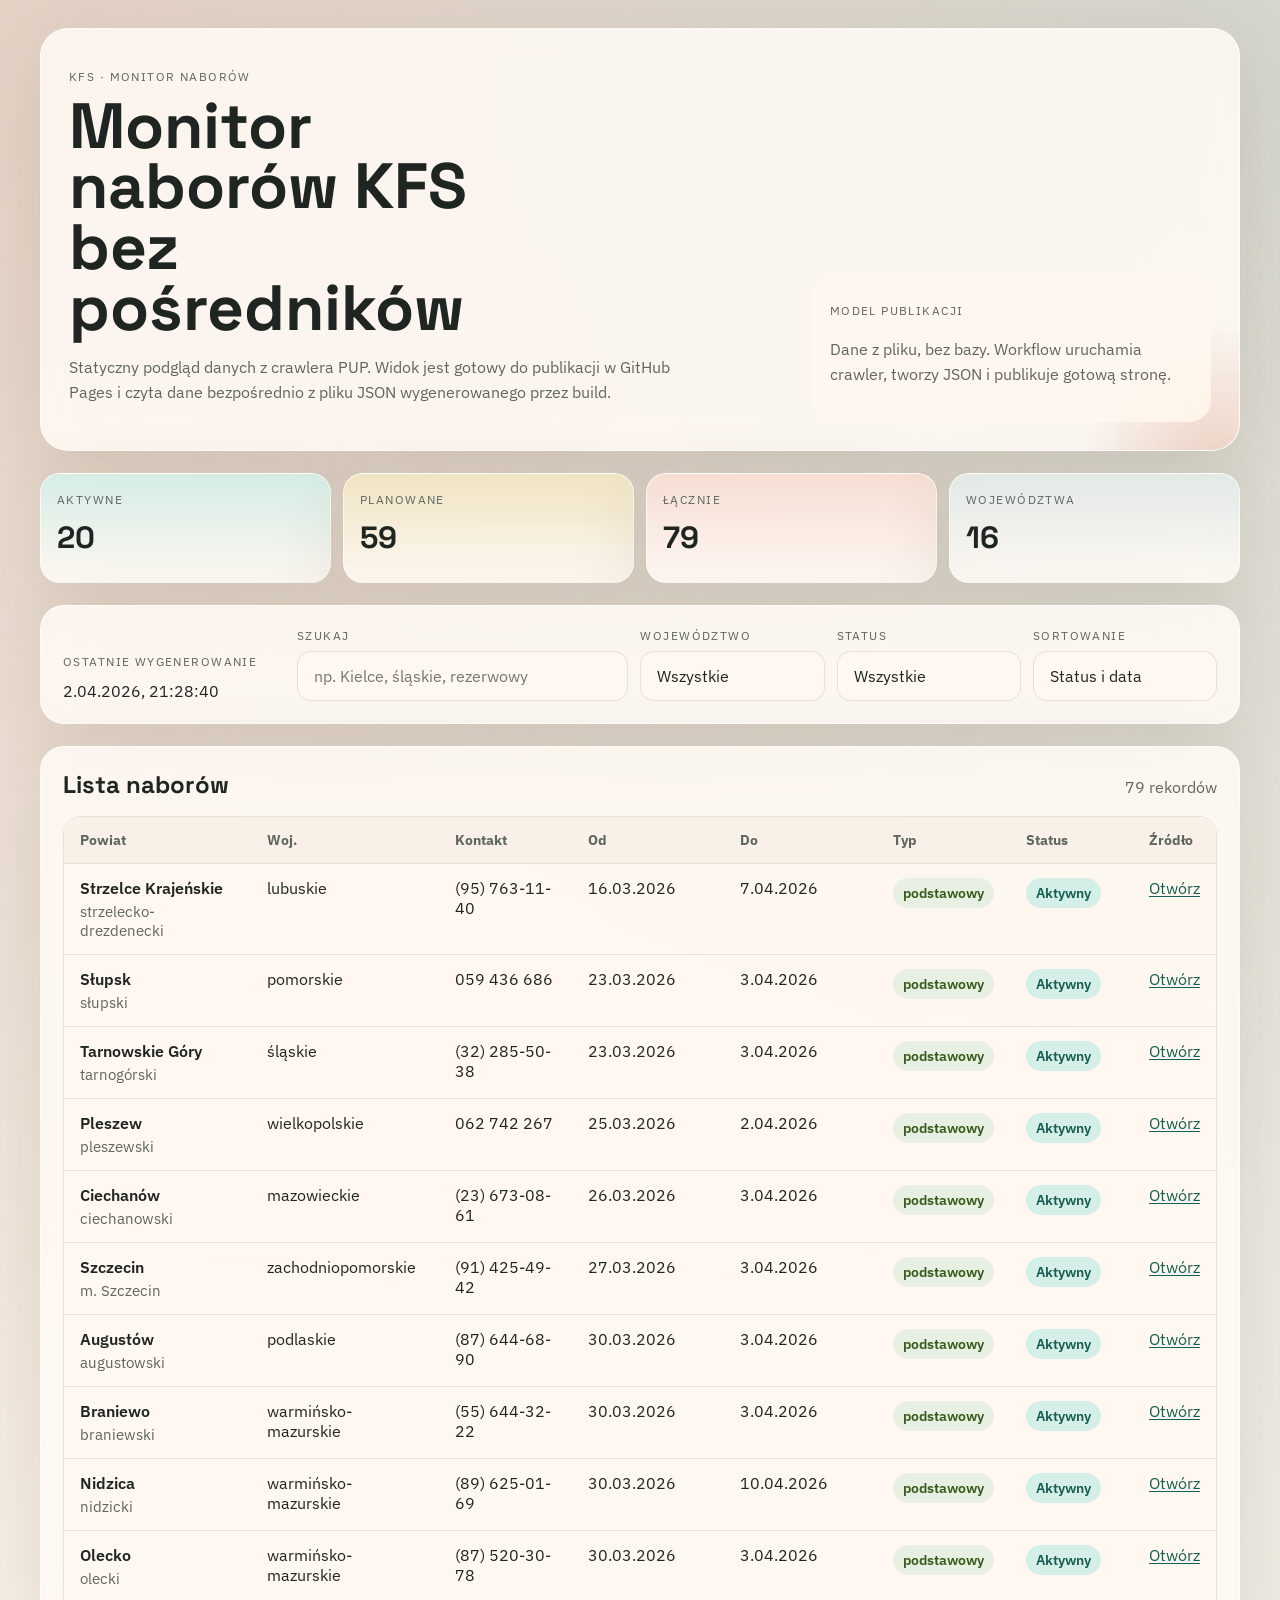
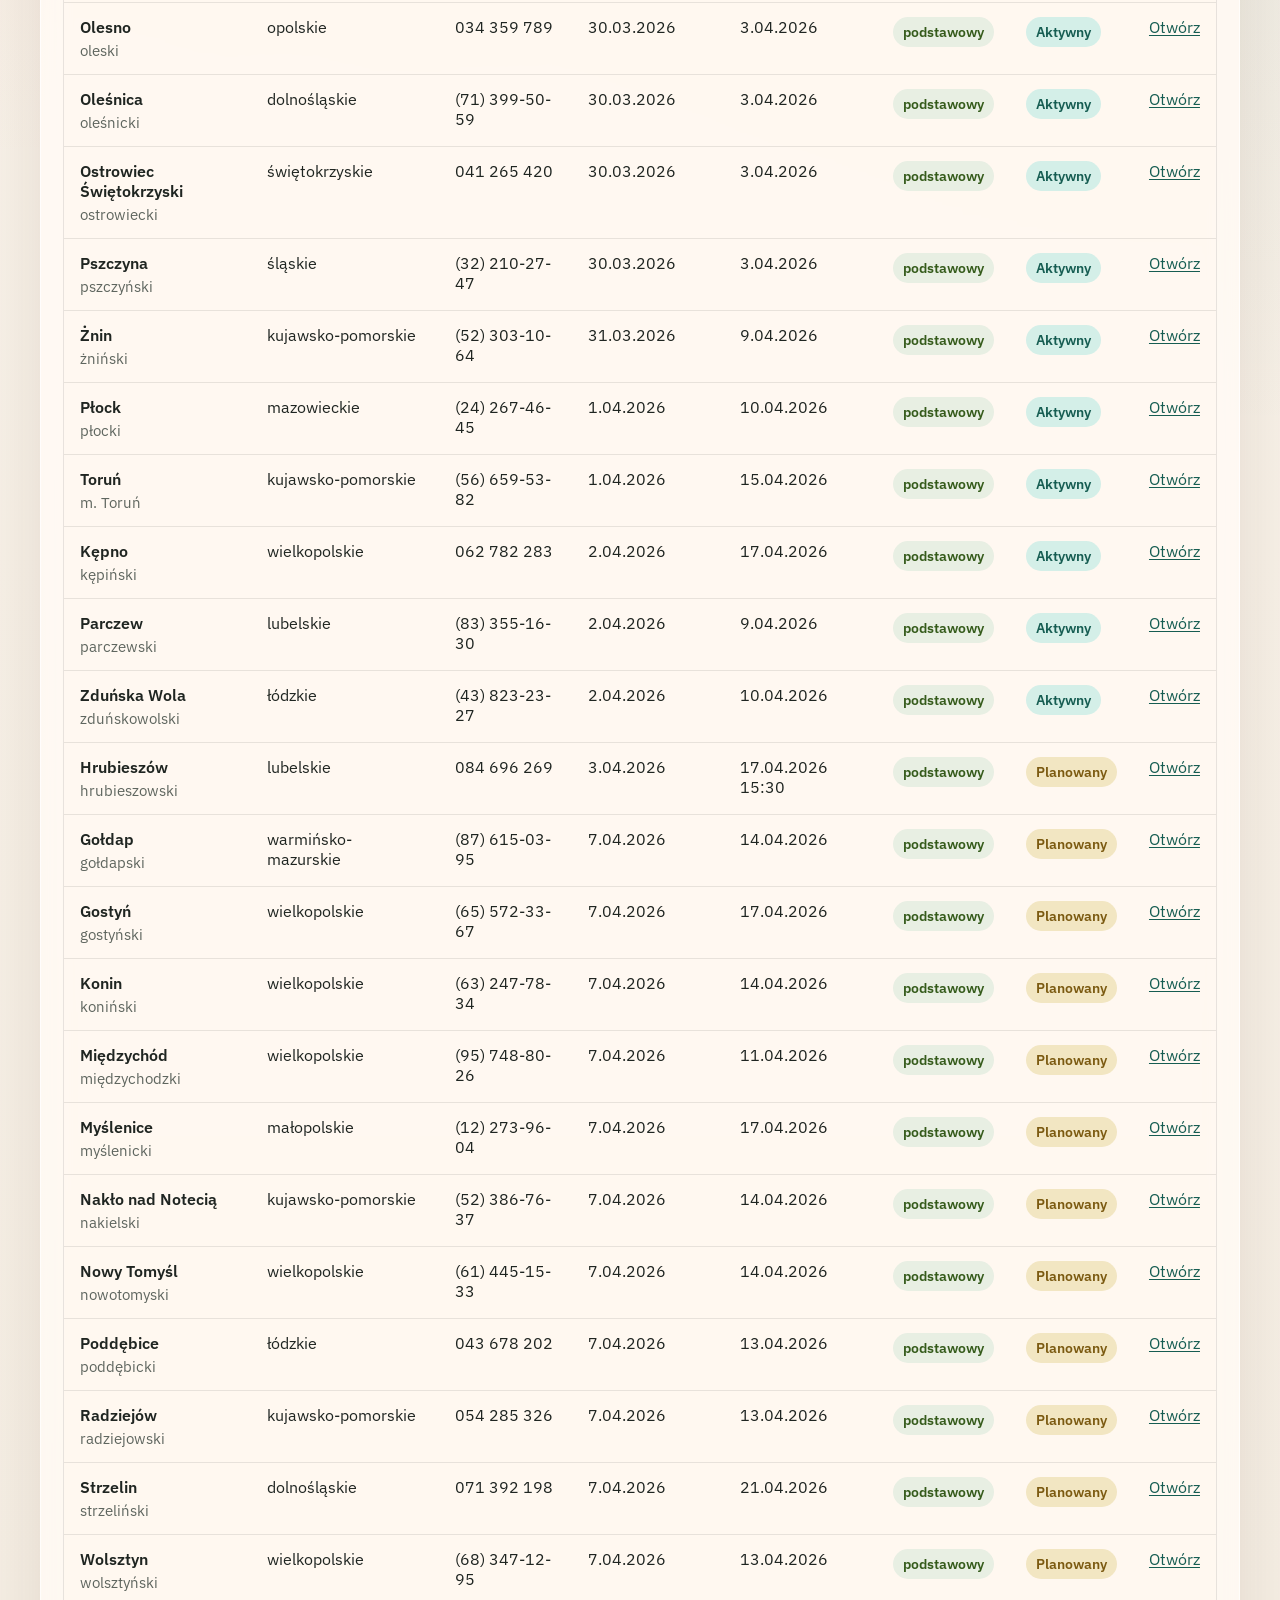
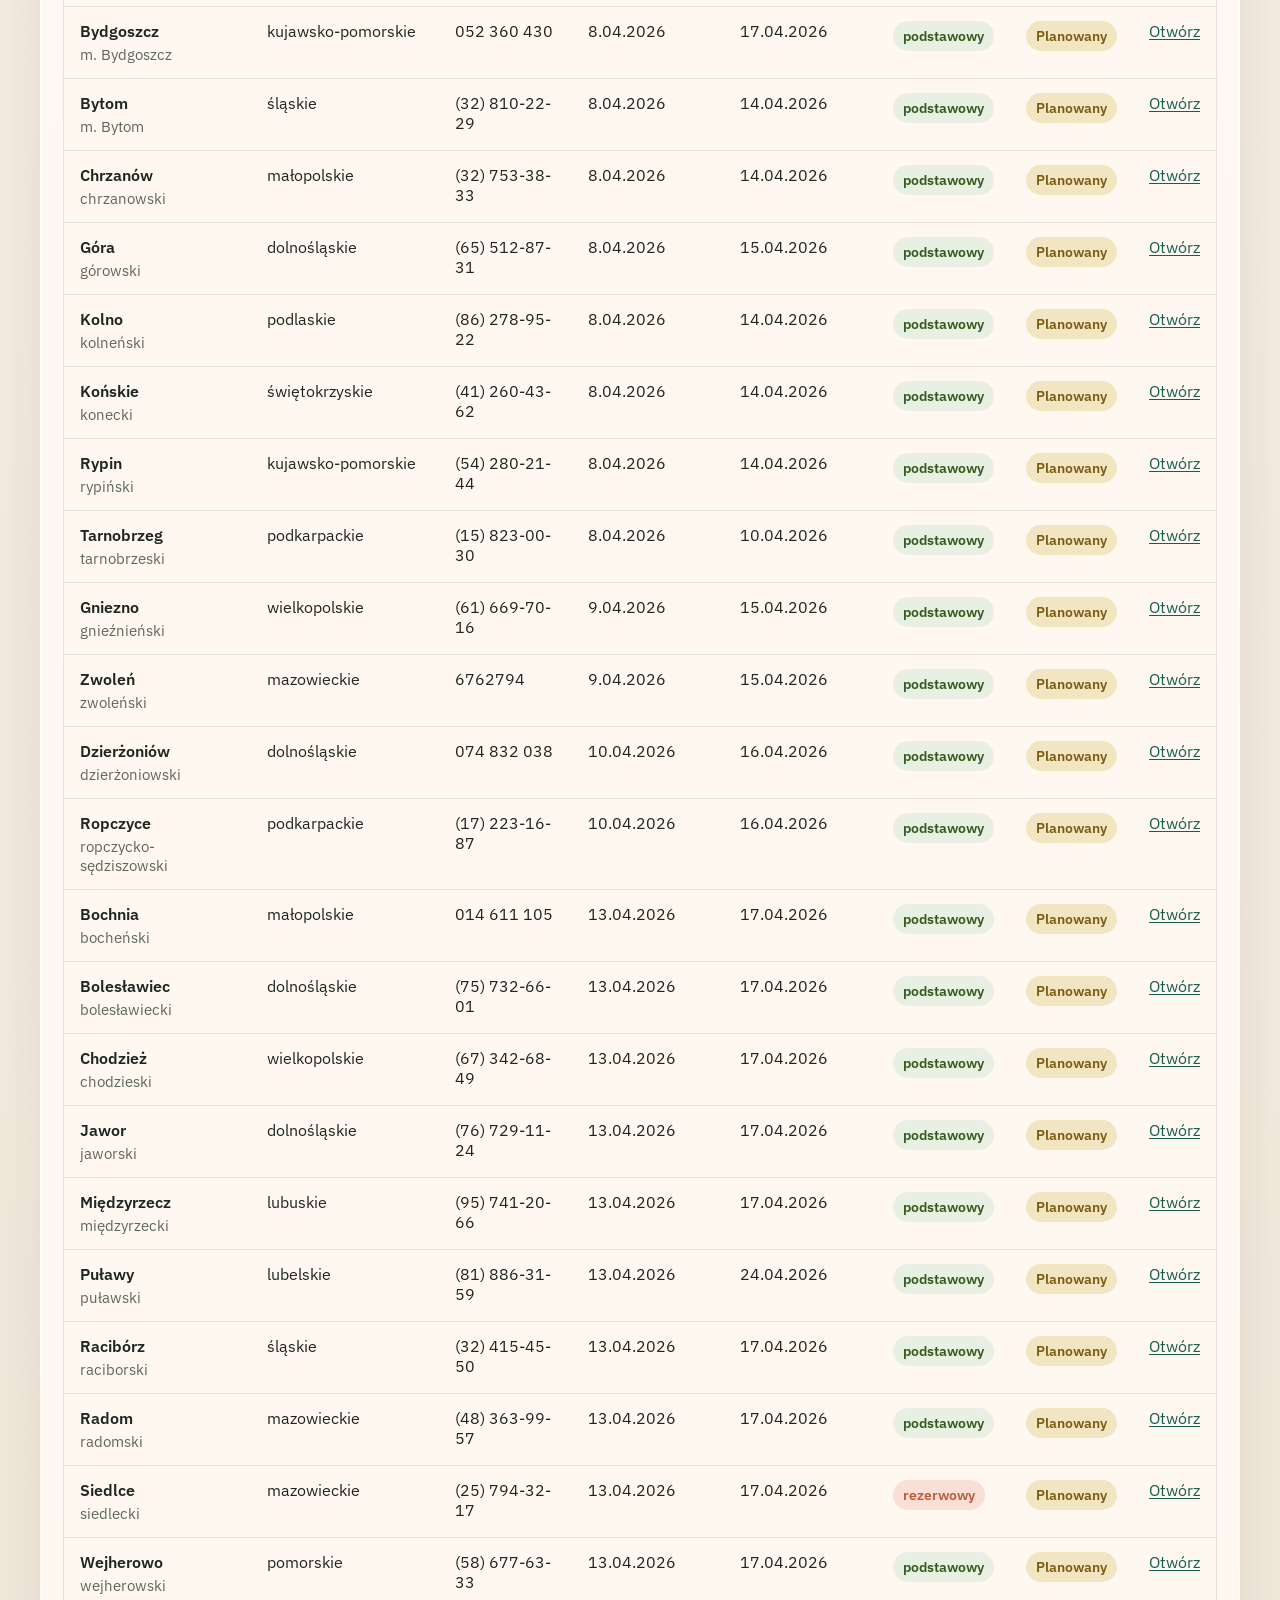
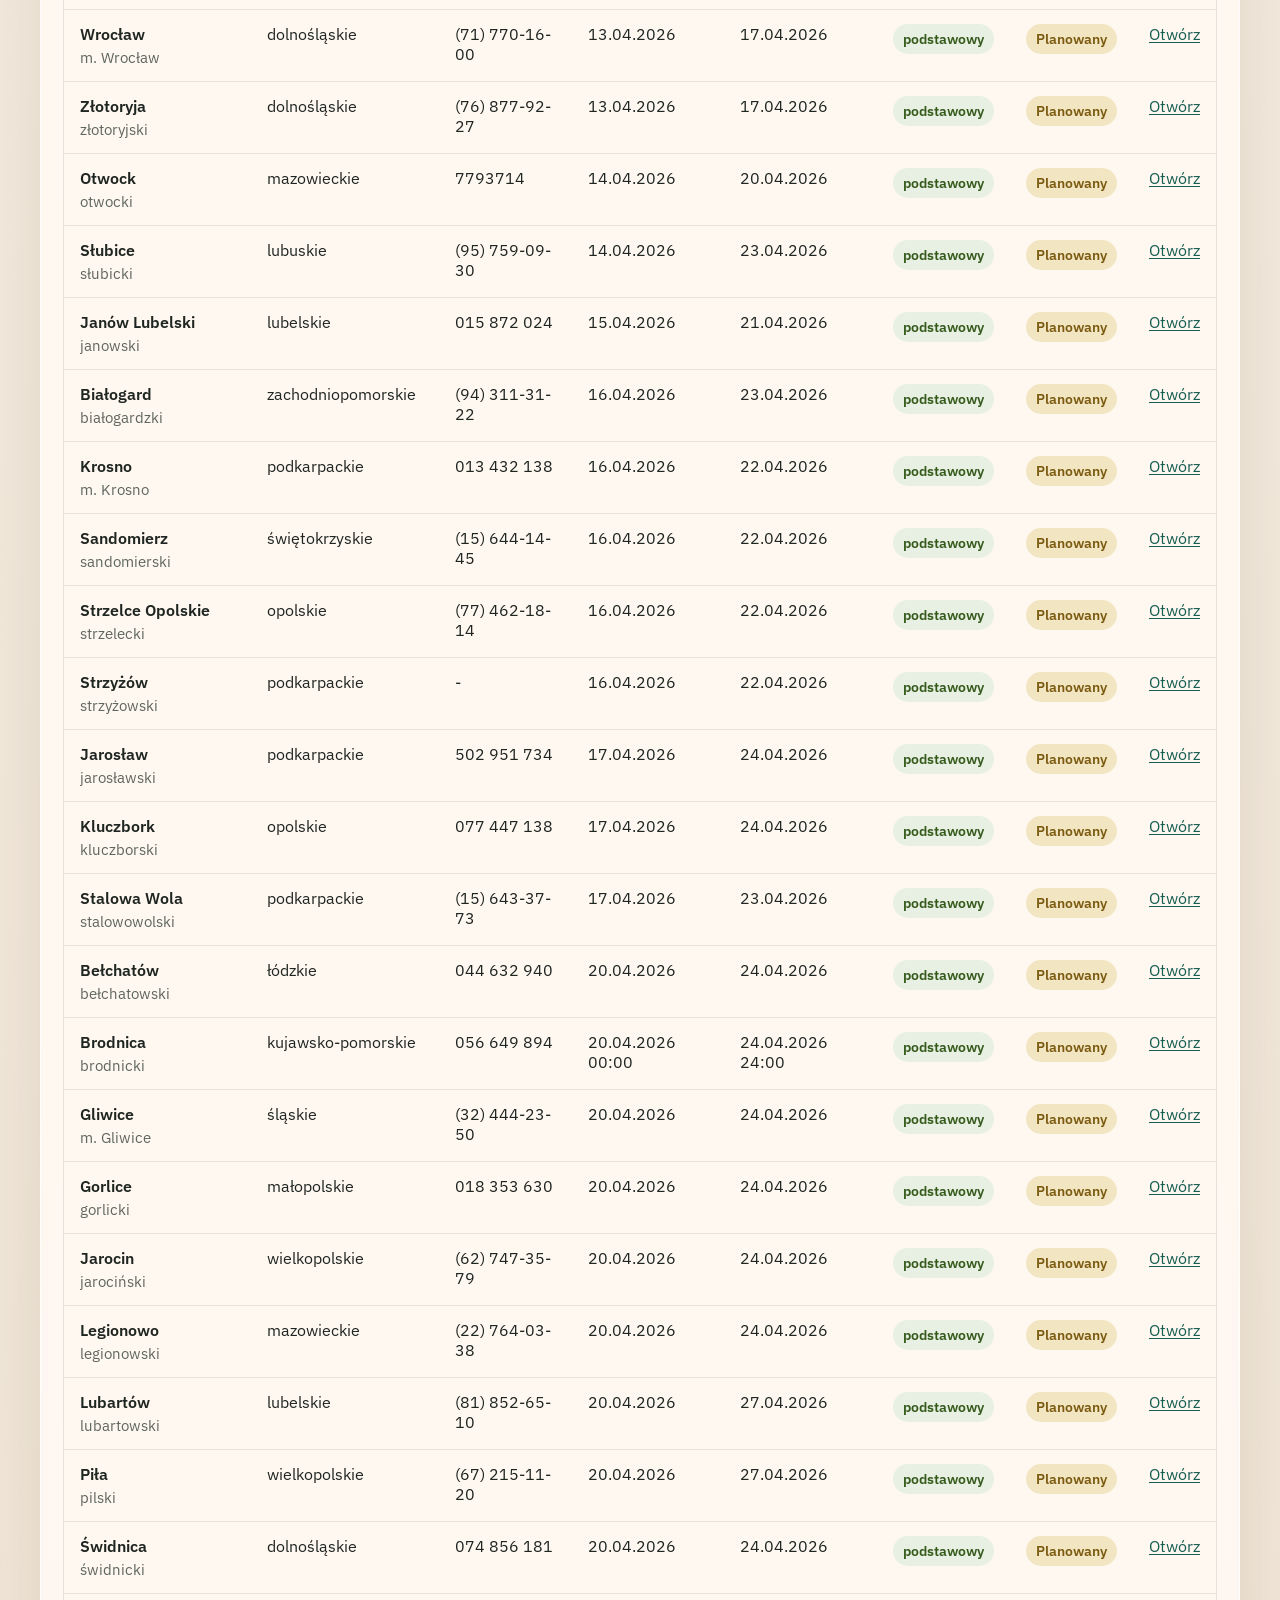
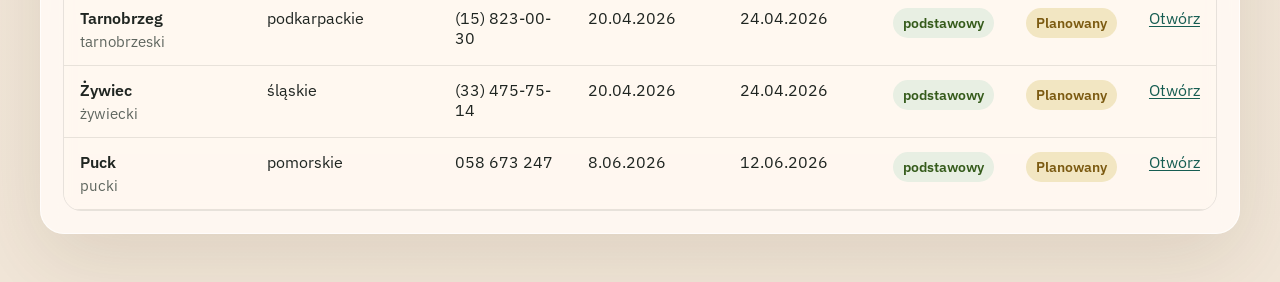
==== index.html @ 8a41a4f0 "Publish KFS app" ====
<!DOCTYPE html>
<html lang="pl">
<head>
  <meta charset="UTF-8">
  <meta name="viewport" content="width=device-width, initial-scale=1.0">
  <title>Monitor naborów KFS</title>
  <link rel="preconnect" href="https://fonts.googleapis.com">
  <link rel="preconnect" href="https://fonts.gstatic.com" crossorigin>
  <link href="https://fonts.googleapis.com/css2?family=IBM+Plex+Sans:wght@400;500;600&family=Space+Grotesk:wght@500;700&display=swap" rel="stylesheet">
  <link rel="stylesheet" href="./styles.css">
</head>
<body>
  <div class="page-shell">
    <header class="hero">
      <p class="eyebrow">KFS · monitor naborów</p>
      <div class="hero-grid">
        <section>
          <h1>Monitor naborów KFS bez pośredników</h1>
          <p class="hero-copy">
            Statyczny podgląd danych z crawlera PUP. Widok jest gotowy do publikacji w GitHub Pages
            i czyta dane bezpośrednio z pliku JSON wygenerowanego przez build.
          </p>
        </section>
        <aside class="hero-note">
          <p class="hero-note-label">Model publikacji</p>
          <p>Dane z pliku, bez bazy. Workflow uruchamia crawler, tworzy JSON i publikuje gotową stronę.</p>
        </aside>
      </div>
    </header>

    <main>
      <section class="summary" aria-label="Podsumowanie">
        <article class="metric-card accent-active">
          <span class="metric-label">Aktywne</span>
          <strong id="metric-active">0</strong>
        </article>
        <article class="metric-card accent-upcoming">
          <span class="metric-label">Planowane</span>
          <strong id="metric-upcoming">0</strong>
        </article>
        <article class="metric-card accent-total">
          <span class="metric-label">Łącznie</span>
          <strong id="metric-total">0</strong>
        </article>
        <article class="metric-card accent-woj">
          <span class="metric-label">Województwa</span>
          <strong id="metric-woj">0</strong>
        </article>
      </section>

      <section class="toolbar" aria-label="Filtry i informacje">
        <div class="toolbar-meta">
          <p class="meta-label">Ostatnie wygenerowanie</p>
          <p id="generated-at">Ładowanie…</p>
        </div>
        <div class="filters">
          <label>
            <span>Szukaj</span>
            <input id="search-input" type="search" placeholder="np. Kielce, śląskie, rezerwowy">
          </label>
          <label>
            <span>Województwo</span>
            <select id="woj-filter">
              <option value="">Wszystkie</option>
            </select>
          </label>
          <label>
            <span>Status</span>
            <select id="status-filter">
              <option value="">Wszystkie</option>
              <option value="active">Aktywne</option>
              <option value="upcoming">Planowane</option>
              <option value="past">Zakończone</option>
            </select>
          </label>
          <label>
            <span>Sortowanie</span>
            <select id="sort-filter">
              <option value="status">Status i data</option>
              <option value="date-asc">Data od rosnąco</option>
              <option value="date-desc">Data od malejąco</option>
              <option value="place-asc">Siedziba A-Z</option>
            </select>
          </label>
        </div>
      </section>

      <section class="results">
        <div class="results-header">
          <h2>Lista naborów</h2>
          <p id="results-count">0 rekordów</p>
        </div>
        <div class="table-wrap">
          <table>
            <thead>
              <tr>
                <th>Powiat</th>
                <th>Woj.</th>
                <th>Kontakt</th>
                <th>Od</th>
                <th>Do</th>
                <th>Typ</th>
                <th>Status</th>
                <th>Źródło</th>
              </tr>
            </thead>
            <tbody id="results-body"></tbody>
          </table>
        </div>
        <div id="empty-state" class="empty-state" hidden>
          <h3>Brak wyników dla aktualnych filtrów</h3>
          <p>Wyczyść wyszukiwanie albo zmień status, żeby zobaczyć inne nabory.</p>
        </div>
      </section>
    </main>
  </div>

  <template id="row-template">
    <tr>
      <td data-column="place"></td>
      <td data-column="woj"></td>
      <td data-column="contact"></td>
      <td data-column="from"></td>
      <td data-column="to"></td>
      <td data-column="type"></td>
      <td data-column="status"></td>
      <td data-column="link"></td>
    </tr>
  </template>

  <script src="./app.js" defer></script>
</body>
</html>
---- styles.css ----
:root {
  --bg: #f6efe5;
  --bg-strong: #efe1d0;
  --surface: rgba(255, 250, 244, 0.88);
  --surface-strong: #fff8f0;
  --ink: #1f2521;
  --muted: #5f665f;
  --line: rgba(31, 37, 33, 0.1);
  --accent: #165d52;
  --accent-soft: #d4efe8;
  --warm: #bf5a36;
  --warm-soft: #f9dfd5;
  --gold: #b28728;
  --gold-soft: #f2e6c2;
  --shadow: 0 24px 80px rgba(74, 49, 19, 0.12);
}

* {
  box-sizing: border-box;
}

body {
  margin: 0;
  min-height: 100vh;
  font-family: "IBM Plex Sans", sans-serif;
  color: var(--ink);
  background:
    radial-gradient(circle at top left, rgba(191, 90, 54, 0.18), transparent 26%),
    radial-gradient(circle at top right, rgba(22, 93, 82, 0.16), transparent 30%),
    linear-gradient(180deg, #fbf5ee 0%, var(--bg) 48%, #f1e6d8 100%);
}

.page-shell {
  width: min(1200px, calc(100vw - 32px));
  margin: 0 auto;
  padding: 28px 0 48px;
}

.hero,
.toolbar,
.results,
.metric-card {
  backdrop-filter: blur(14px);
  background: var(--surface);
  border: 1px solid rgba(255, 255, 255, 0.7);
  box-shadow: var(--shadow);
}

.hero {
  padding: 28px;
  border-radius: 28px;
  position: relative;
  overflow: hidden;
}

.hero::after {
  content: "";
  position: absolute;
  inset: auto -10% -35% auto;
  width: 280px;
  height: 280px;
  border-radius: 50%;
  background: radial-gradient(circle, rgba(191, 90, 54, 0.22), transparent 68%);
}

.eyebrow,
.metric-label,
.meta-label,
.hero-note-label,
label span {
  text-transform: uppercase;
  letter-spacing: 0.12em;
  font-size: 0.74rem;
  color: var(--muted);
}

.hero-grid {
  display: grid;
  grid-template-columns: 1.8fr 1fr;
  gap: 24px;
  align-items: end;
}

h1,
h2,
h3 {
  font-family: "Space Grotesk", sans-serif;
  margin: 0;
}

h1 {
  font-size: clamp(2.3rem, 5vw, 4.6rem);
  line-height: 0.95;
  max-width: 10ch;
}

.hero-copy,
.hero-note p,
.empty-state p {
  color: var(--muted);
  line-height: 1.6;
}

.hero-copy {
  max-width: 64ch;
  margin-top: 16px;
}

.hero-note {
  background: rgba(255, 248, 240, 0.82);
  border-radius: 22px;
  padding: 18px;
  position: relative;
  z-index: 1;
}

.summary {
  margin-top: 22px;
  display: grid;
  grid-template-columns: repeat(4, 1fr);
  gap: 12px;
}

.metric-card {
  border-radius: 20px;
  padding: 14px 16px;
  min-height: 110px;
}

.metric-card strong {
  display: block;
  margin-top: 10px;
  font-family: "Space Grotesk", sans-serif;
  font-size: clamp(1.7rem, 2.4vw, 2.2rem);
}

.accent-active { background: linear-gradient(180deg, rgba(212, 239, 232, 0.92), rgba(255, 250, 244, 0.92)); }
.accent-upcoming { background: linear-gradient(180deg, rgba(242, 230, 194, 0.9), rgba(255, 250, 244, 0.92)); }
.accent-total { background: linear-gradient(180deg, rgba(249, 223, 213, 0.92), rgba(255, 250, 244, 0.92)); }
.accent-woj { background: linear-gradient(180deg, rgba(228, 235, 232, 0.92), rgba(255, 250, 244, 0.92)); }

.toolbar,
.results {
  margin-top: 22px;
  border-radius: 24px;
  padding: 22px;
}

.toolbar {
  display: flex;
  justify-content: space-between;
  gap: 20px;
  align-items: end;
}

.toolbar-meta p:last-child {
  margin: 6px 0 0;
  font-size: 1rem;
}

.filters {
  display: grid;
  grid-template-columns: 1.8fr 1fr 1fr 1fr;
  gap: 12px;
  width: min(920px, 100%);
}

label {
  display: grid;
  gap: 8px;
}

input,
select {
  width: 100%;
  appearance: none;
  border: 1px solid var(--line);
  border-radius: 14px;
  background: var(--surface-strong);
  color: var(--ink);
  padding: 14px 16px;
  font: inherit;
}

input:focus,
select:focus {
  outline: 2px solid rgba(22, 93, 82, 0.24);
  border-color: var(--accent);
}

.results-header {
  display: flex;
  justify-content: space-between;
  gap: 16px;
  align-items: baseline;
  margin-bottom: 16px;
}

.results-header p {
  margin: 0;
  color: var(--muted);
}

.table-wrap {
  overflow: auto;
  border-radius: 18px;
  border: 1px solid var(--line);
}

table {
  width: 100%;
  border-collapse: collapse;
  min-width: 860px;
  background: rgba(255, 248, 240, 0.7);
}

th,
td {
  padding: 14px 16px;
  text-align: left;
  border-bottom: 1px solid var(--line);
  vertical-align: top;
}

th {
  position: sticky;
  top: 0;
  background: rgba(249, 241, 231, 0.95);
  font-size: 0.85rem;
  color: var(--muted);
}

tbody tr {
  transition: background 180ms ease, transform 180ms ease;
}

tbody tr:hover {
  background: rgba(212, 239, 232, 0.34);
}

.place-title {
  font-weight: 600;
}

.place-subtitle {
  color: var(--muted);
  margin-top: 4px;
  font-size: 0.94rem;
}

.pill {
  display: inline-flex;
  align-items: center;
  border-radius: 999px;
  padding: 6px 10px;
  font-size: 0.85rem;
  font-weight: 600;
}

.pill-status-active { background: var(--accent-soft); color: var(--accent); }
.pill-status-upcoming { background: var(--gold-soft); color: #7b5a11; }
.pill-status-past { background: #ececeb; color: #5f665f; }
.pill-type-basic { background: #e8efe3; color: #355b1b; }
.pill-type-reserve { background: var(--warm-soft); color: var(--warm); }

a {
  color: var(--accent);
  text-decoration-thickness: 0.08em;
  text-underline-offset: 0.14em;
}

.empty-state {
  padding: 28px 8px 8px;
  text-align: center;
}

@media (max-width: 900px) {
  .hero-grid,
  .summary,
  .toolbar,
  .filters {
    grid-template-columns: 1fr;
    display: grid;
  }

  .toolbar {
    align-items: stretch;
  }

  .page-shell {
    width: min(100vw - 20px, 1200px);
    padding-top: 18px;
  }

  .hero,
  .toolbar,
  .results {
    padding: 18px;
    border-radius: 22px;
  }
}
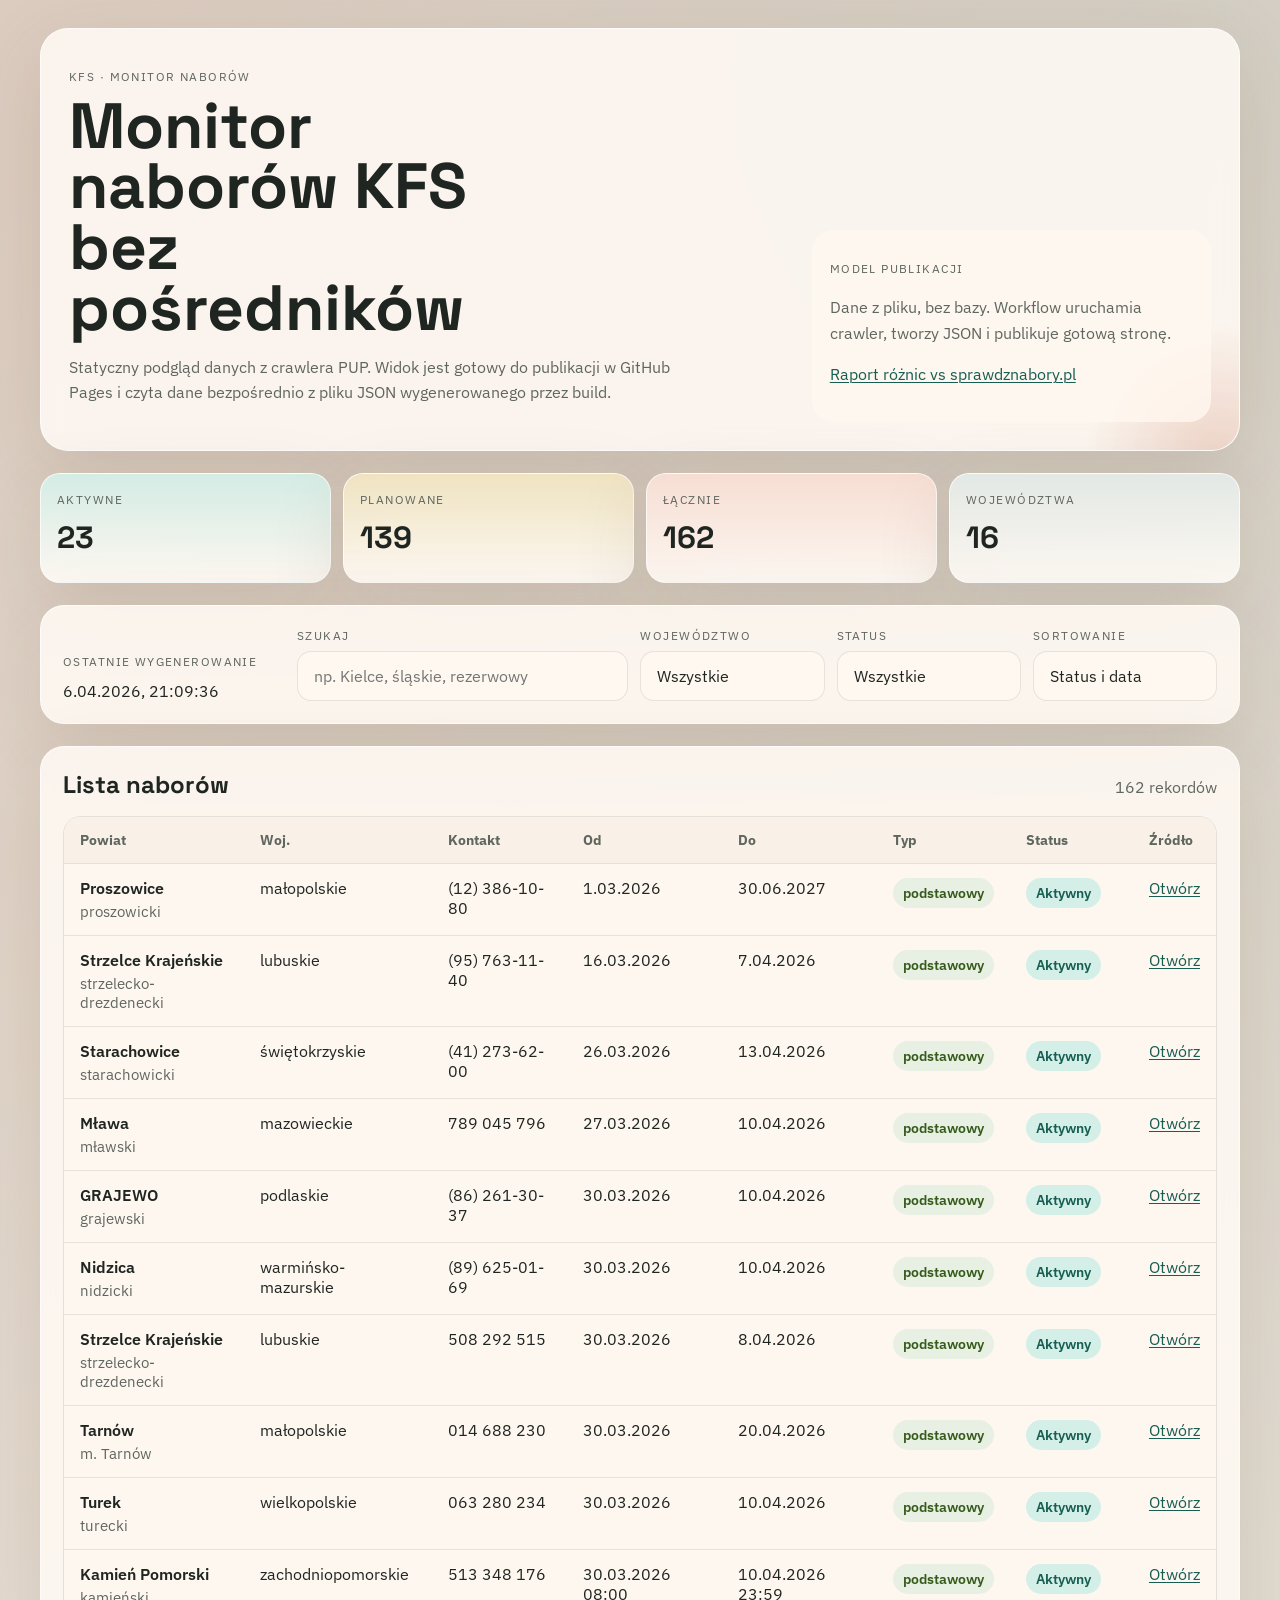
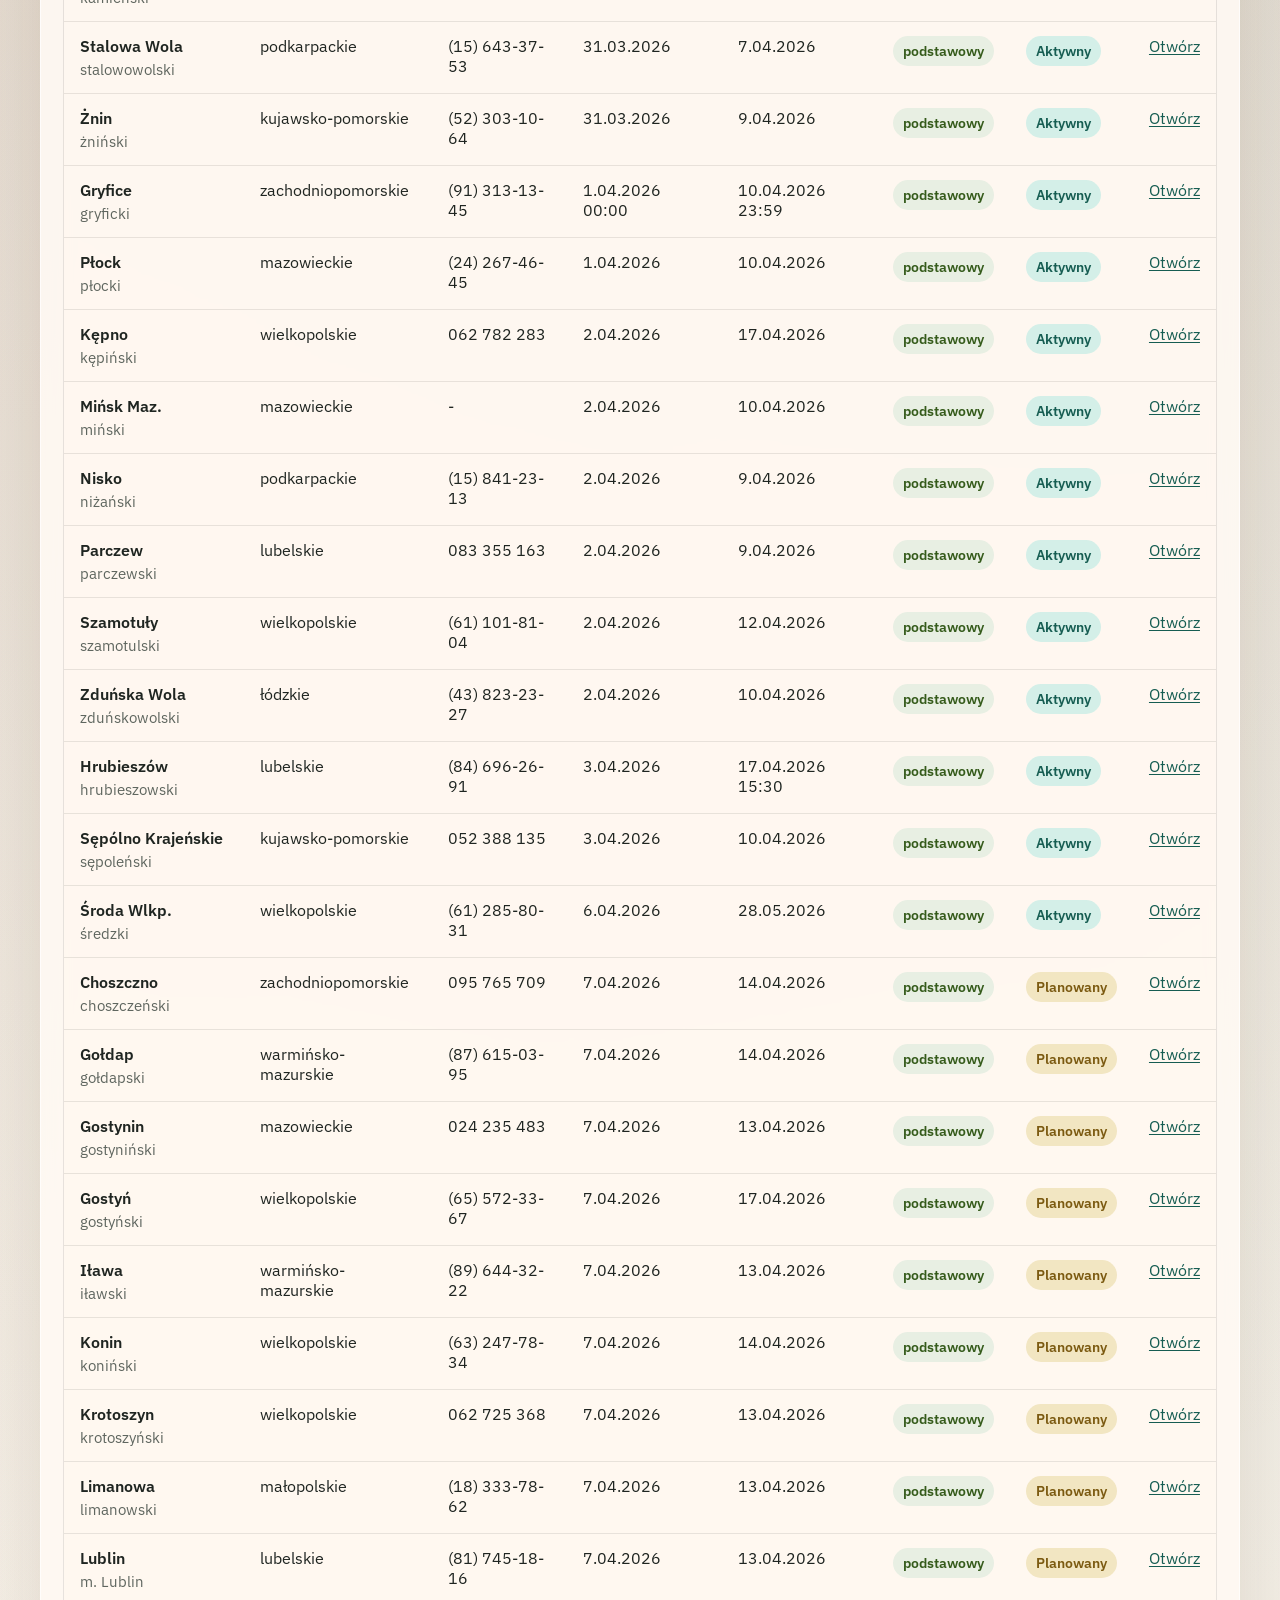
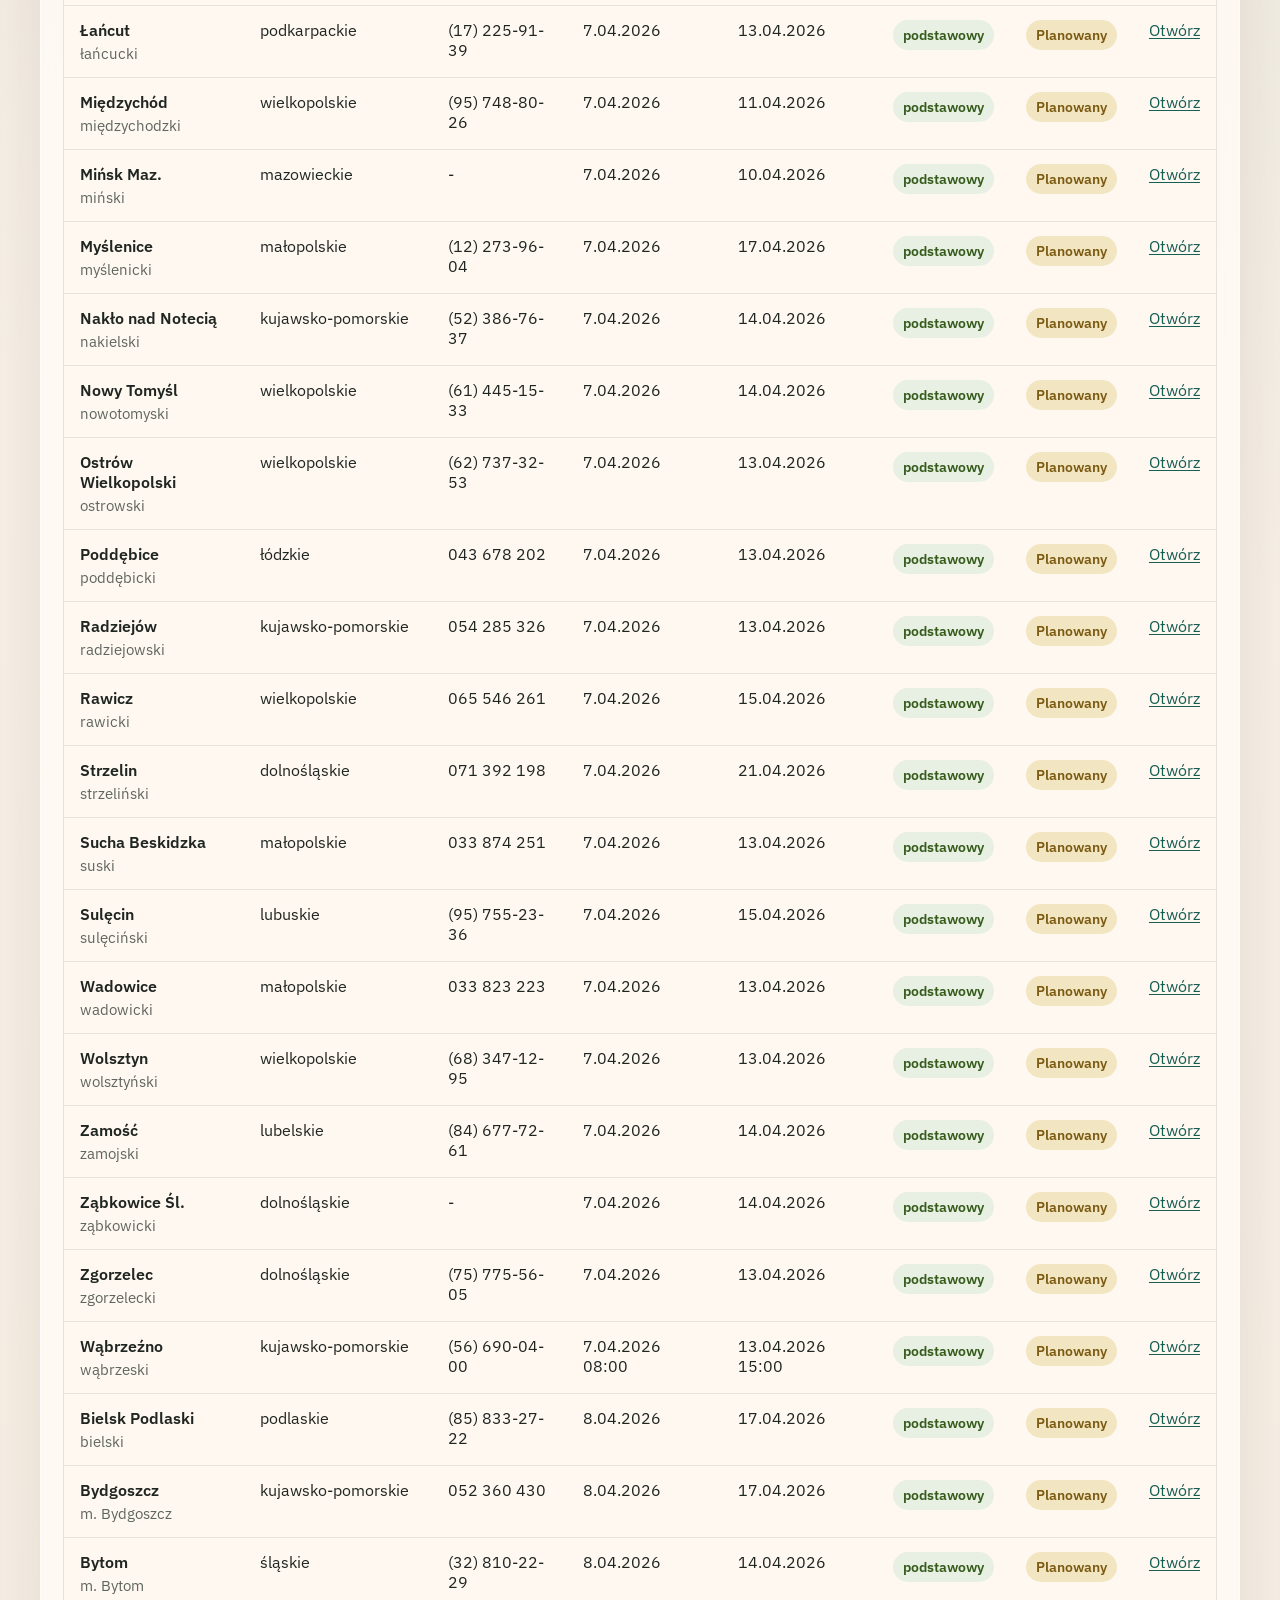
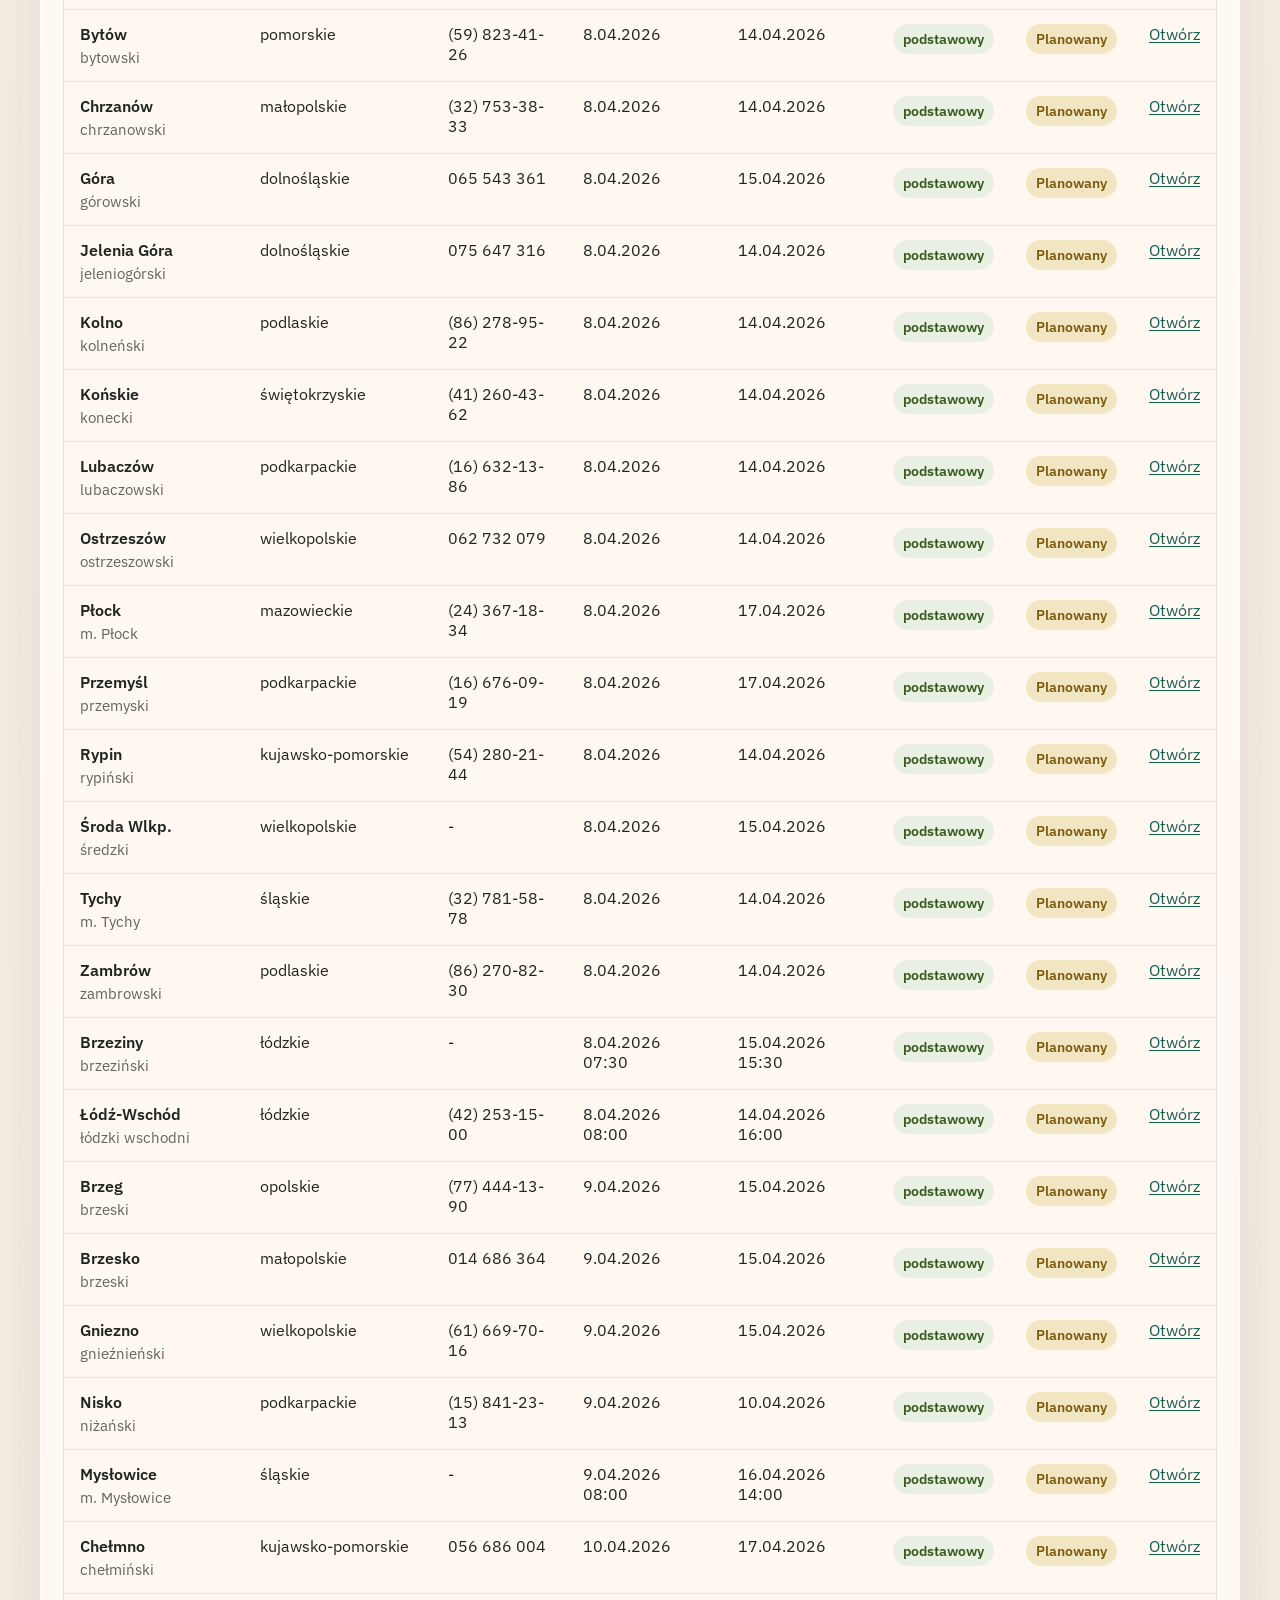
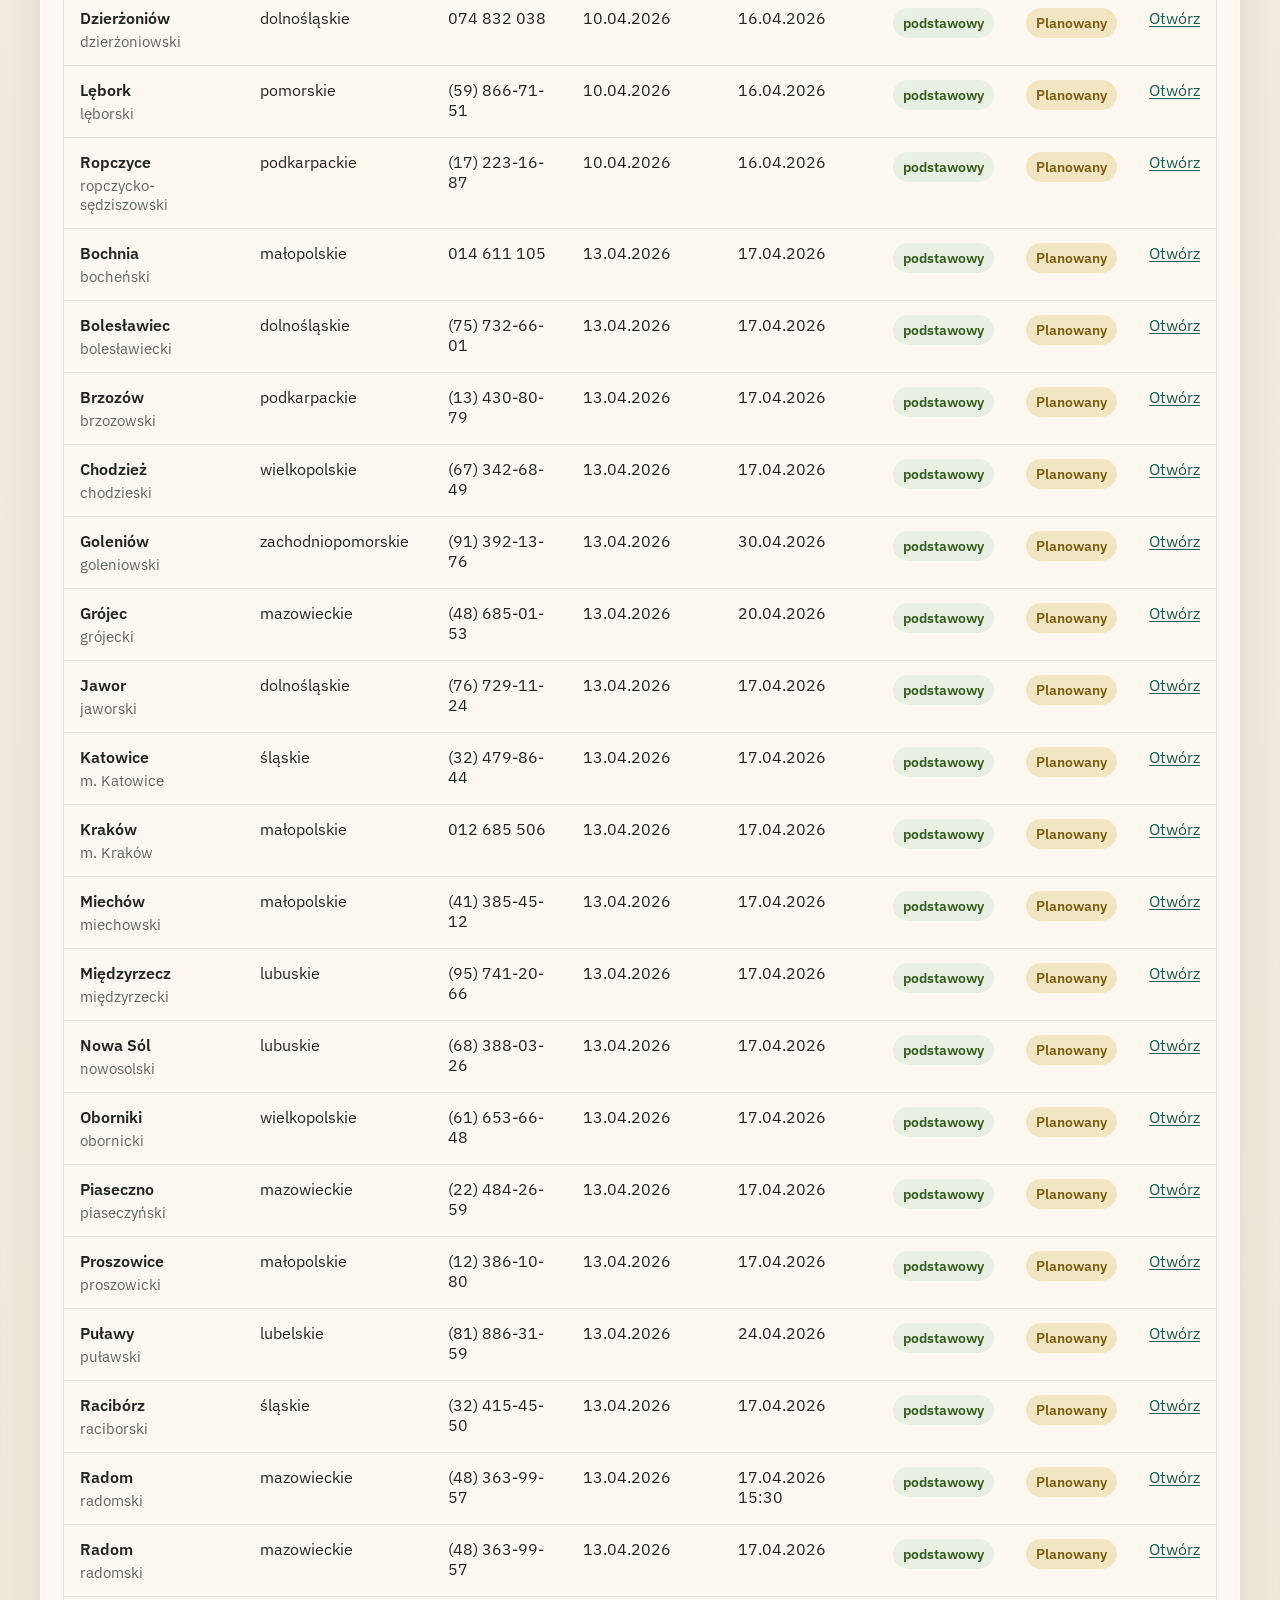
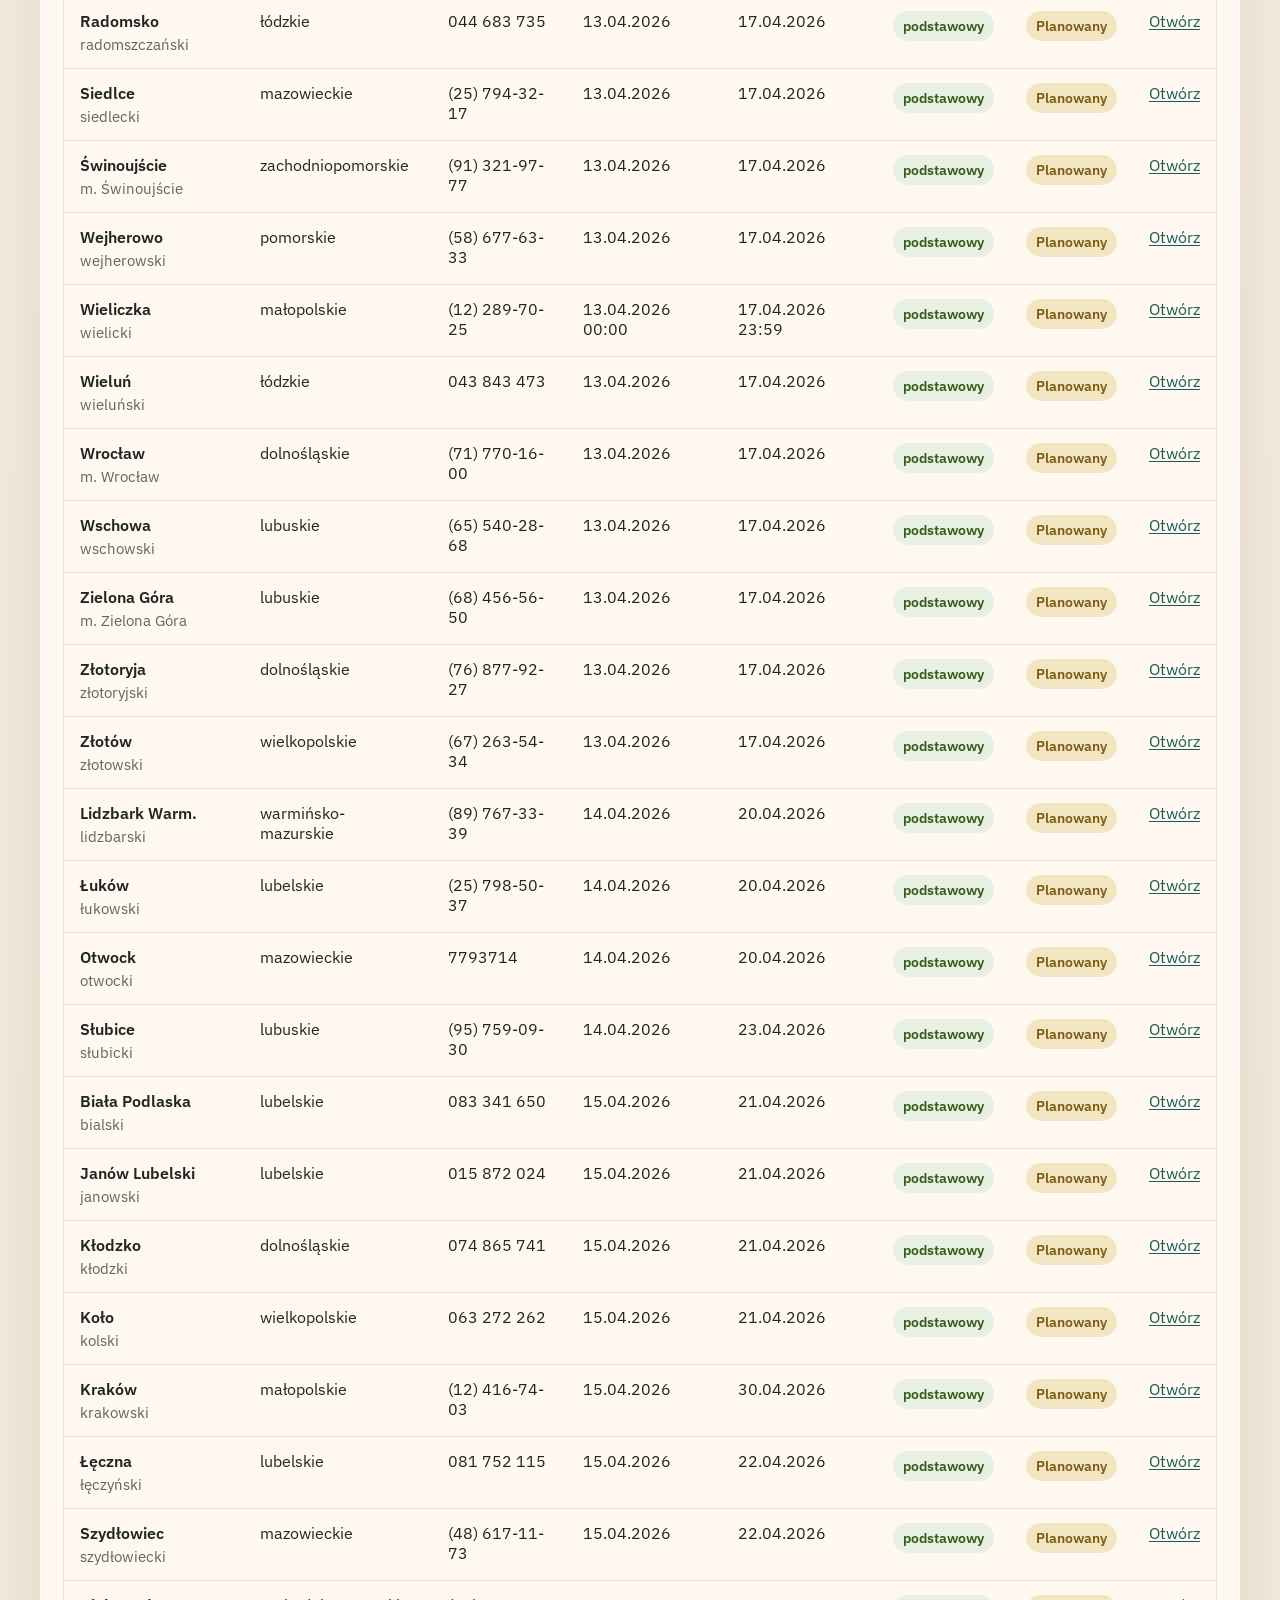
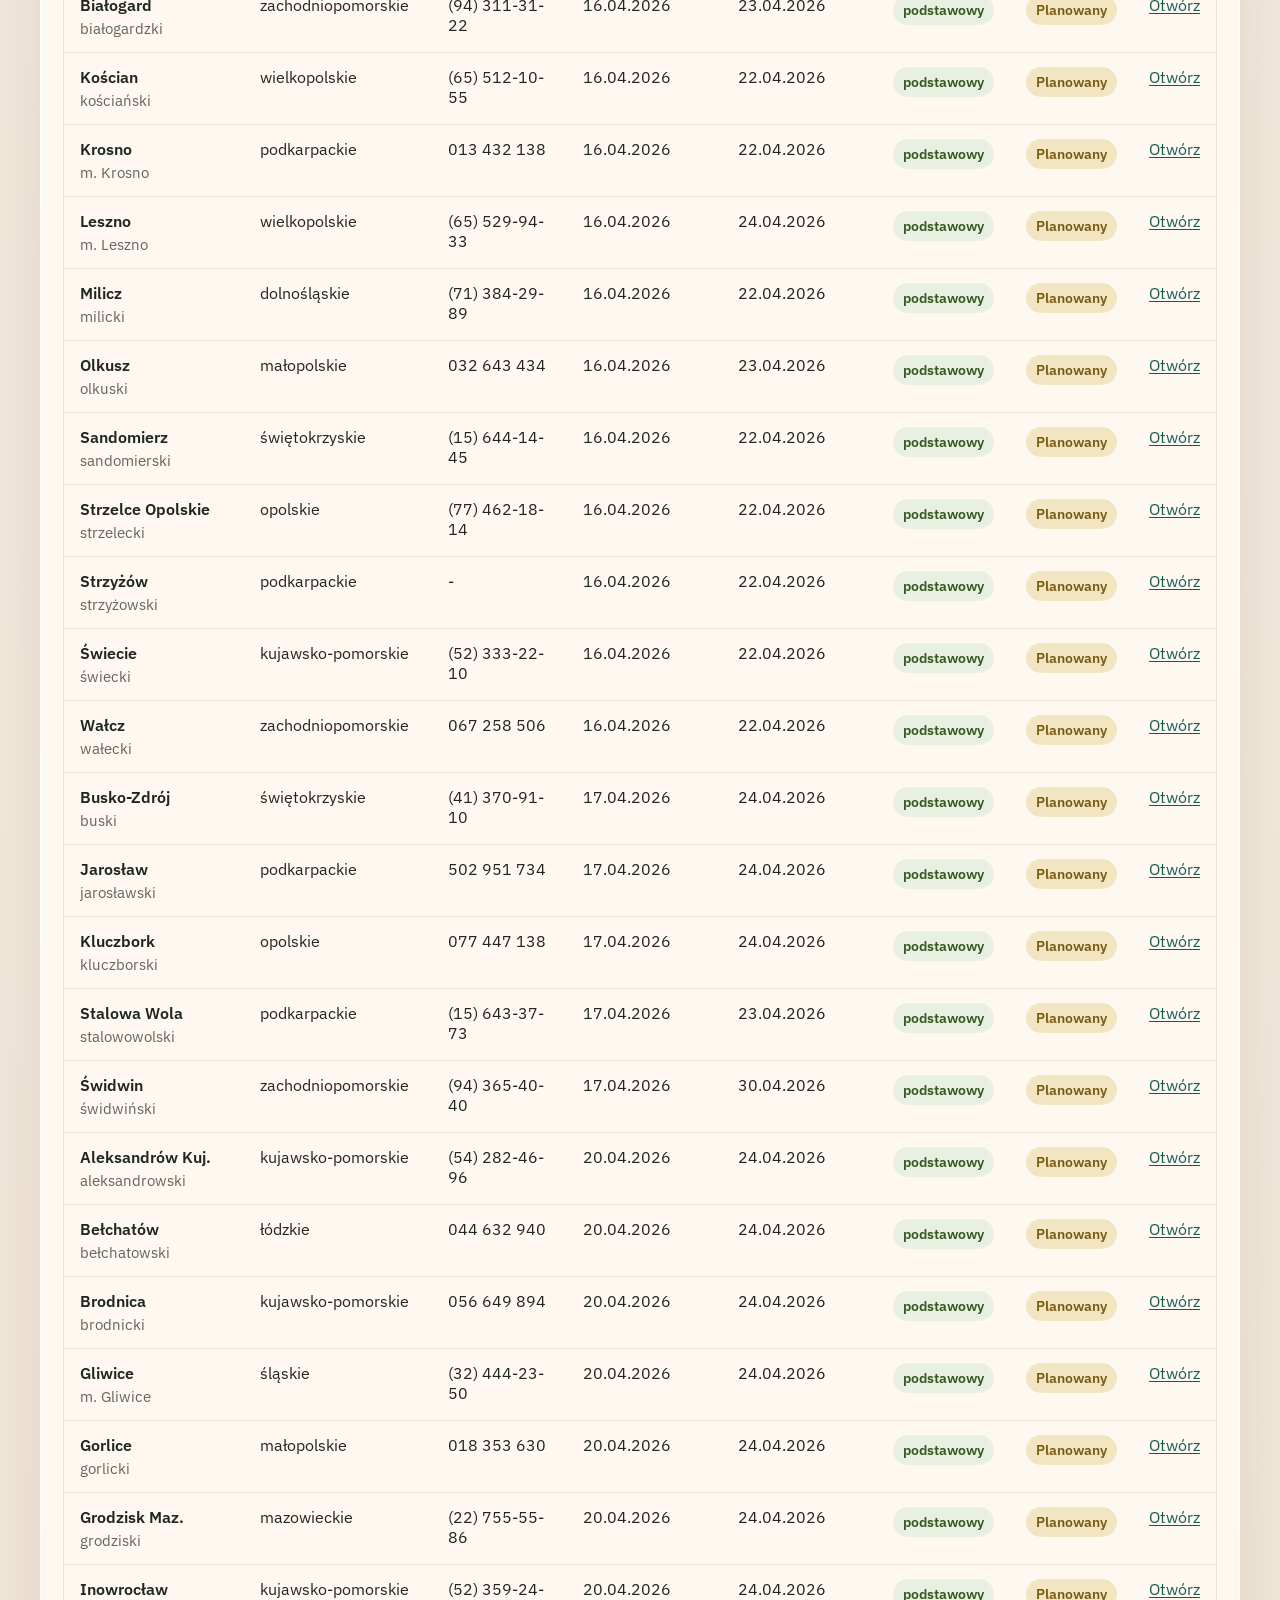
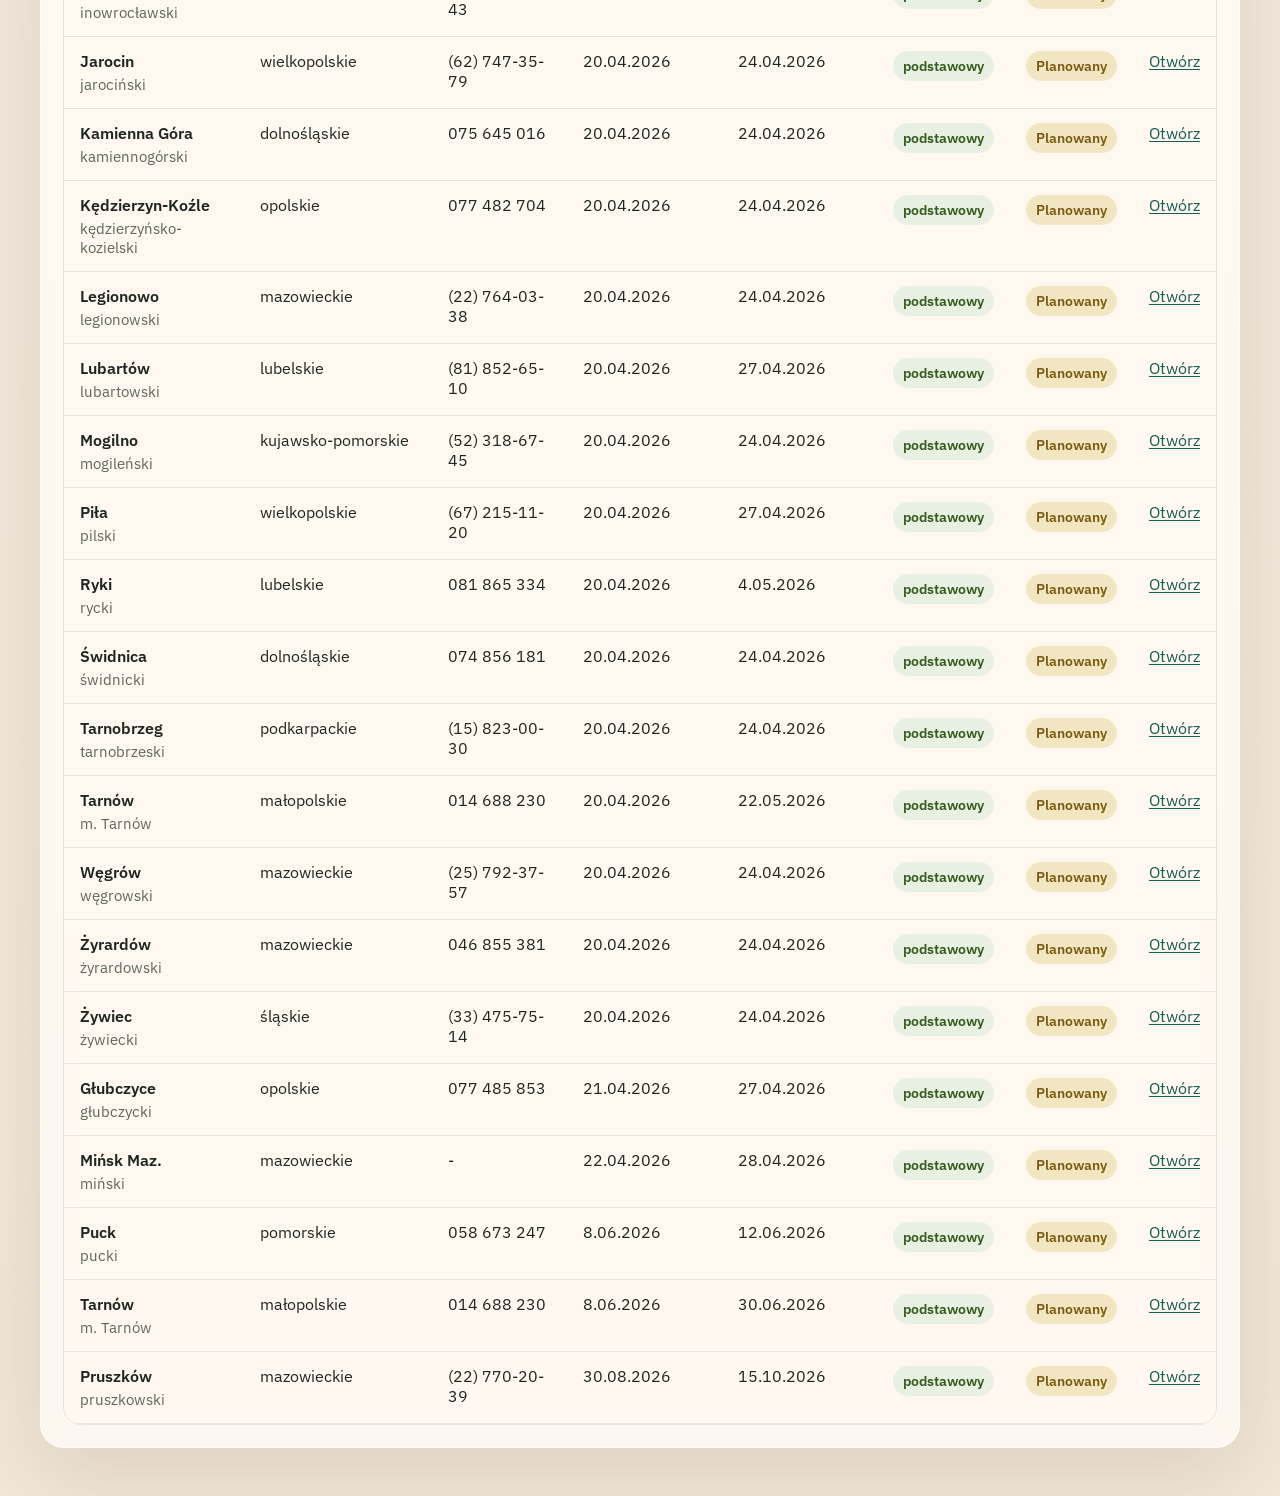
==== commit 1de2ff9e: "Refresh published KFS data" ====
--- a/index.html
+++ b/index.html
@@ -24,6 +24,7 @@
         <aside class="hero-note">
           <p class="hero-note-label">Model publikacji</p>
           <p>Dane z pliku, bez bazy. Workflow uruchamia crawler, tworzy JSON i publikuje gotową stronę.</p>
+          <p><a href="./sprawdznabory-diff.html">Raport różnic vs sprawdznabory.pl</a></p>
         </aside>
       </div>
     </header>
